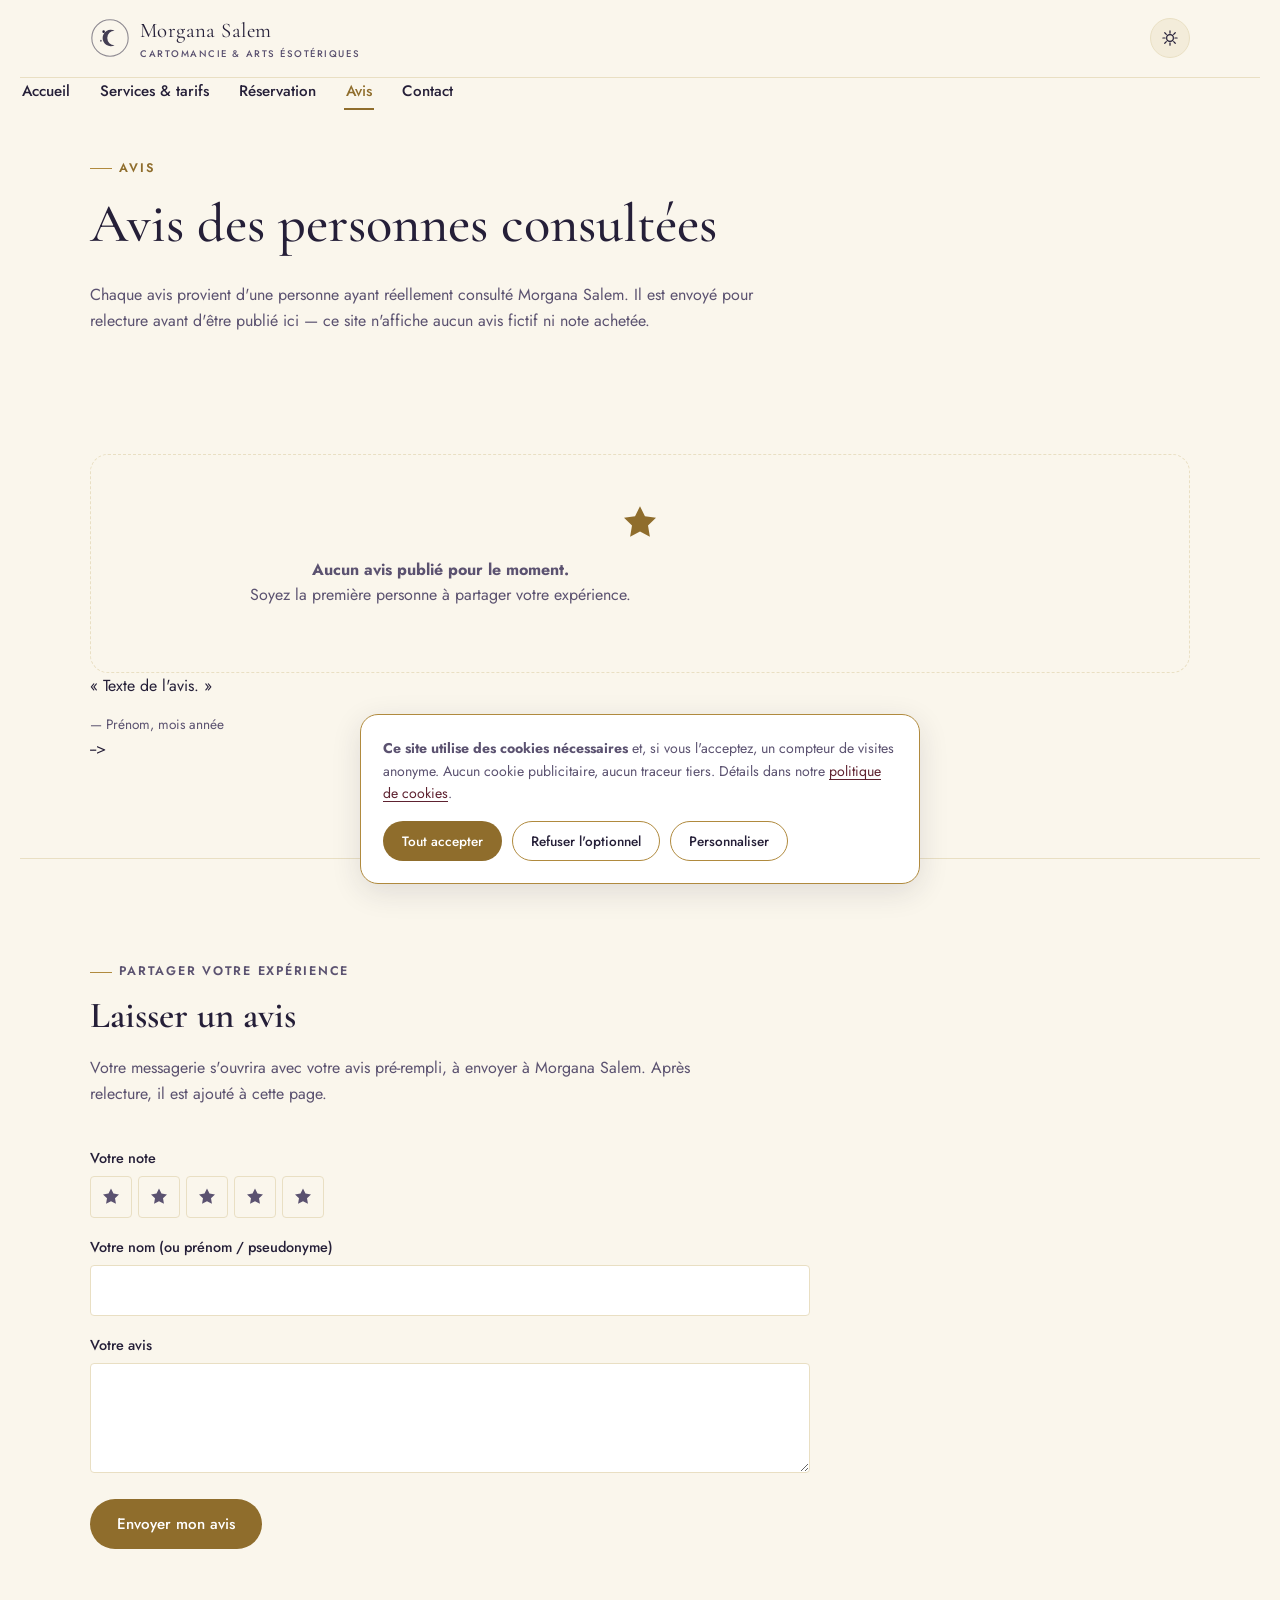
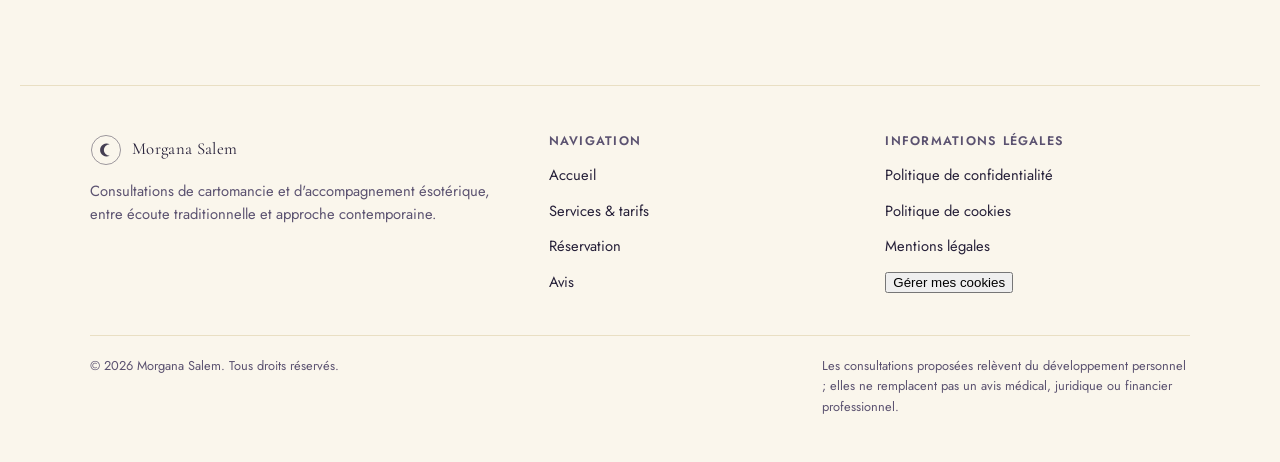
==== avis.html @ 48e9e777 "Site de cartomancie Morgana Salem : présentation, tarifs, réservation, avis, pages légales Site stat" ====
<!DOCTYPE html>
<html lang="fr">
<head>
<meta charset="UTF-8">
<meta name="viewport" content="width=device-width, initial-scale=1">
<title>Avis — Morgana Salem</title>
<meta name="description" content="Avis des personnes ayant consulté Morgana Salem, et formulaire pour partager votre propre expérience.">
<link rel="stylesheet" href="styles.css">
</head>
<body>
<a class="skip-link" href="#main">Aller au contenu principal</a>

<header class="site-header">
  <div class="wrap">
    <a class="brand" href="index.html">
      <svg class="brand-mark" viewBox="0 0 44 44" fill="none" aria-hidden="true">
        <circle cx="22" cy="22" r="20" stroke="currentColor" stroke-width="1.2" opacity="0.5"/>
        <path d="M27 14a9 9 0 1 0 0 16 7.2 7.2 0 0 1 0-16Z" fill="currentColor" opacity="0.85"/>
        <circle cx="15" cy="15" r="1.4" fill="currentColor"/>
        <circle cx="12" cy="25" r="1" fill="currentColor" opacity="0.7"/>
      </svg>
      <span class="brand-text">Morgana Salem<small>Cartomancie &amp; arts ésotériques</small></span>
    </a>
    <button class="nav-toggle" type="button" aria-expanded="false" aria-controls="main-nav" aria-label="Ouvrir le menu">
      <svg width="20" height="20" viewBox="0 0 20 20" aria-hidden="true"><path d="M2 5h16M2 10h16M2 15h16" stroke="currentColor" stroke-width="1.6" stroke-linecap="round"/></svg>
    </button>
    <div class="header-actions">
      <button class="theme-toggle" type="button" aria-label="Changer de thème">
        <svg class="icon-sun" viewBox="0 0 24 24" fill="none" aria-hidden="true"><circle cx="12" cy="12" r="4.5" stroke="currentColor" stroke-width="1.6"/><path d="M12 2.5v3M12 18.5v3M2.5 12h3M18.5 12h3M5 5l2.1 2.1M16.9 16.9L19 19M19 5l-2.1 2.1M7.1 16.9L5 19" stroke="currentColor" stroke-width="1.6" stroke-linecap="round"/></svg>
        <svg class="icon-moon" viewBox="0 0 24 24" fill="none" aria-hidden="true"><path d="M20 14.5A8.5 8.5 0 1 1 9.5 4a7 7 0 0 0 10.5 10.5Z" stroke="currentColor" stroke-width="1.6" stroke-linejoin="round"/></svg>
      </button>
    </div>
  </div>
</header>
<nav class="main-nav" id="main-nav" aria-label="Navigation principale" data-open="false">
  <ul>
    <li><a href="index.html">Accueil</a></li>
    <li><a href="tarifs.html">Services &amp; tarifs</a></li>
    <li><a href="reservation.html">Réservation</a></li>
    <li><a href="avis.html" aria-current="page">Avis</a></li>
    <li><a href="index.html#contact">Contact</a></li>
  </ul>
</nav>

<main id="main">
  <section class="page-hero">
    <div class="wrap">
      <p class="eyebrow">Avis</p>
      <h1>Avis des personnes consultées</h1>
      <p class="content-narrow" style="color:var(--text-muted);">Chaque avis provient d'une personne ayant réellement consulté Morgana Salem. Il est envoyé pour relecture avant d'être publié ici — ce site n'affiche aucun avis fictif ni note achetée.</p>
    </div>
  </section>

  <section class="section">
    <div class="wrap">
      <div id="review-list">
        <div class="review-empty">
          <svg class="glyph" viewBox="0 0 20 20" fill="currentColor" aria-hidden="true"><path d="M10 1.6l2.472 5.008 5.528.803-4 3.9.944 5.506L10 14.25l-4.944 2.567L6 11.31l-4-3.9 5.528-.803Z"/></svg>
          <p><strong>Aucun avis publié pour le moment.</strong><br>Soyez la première personne à partager votre expérience.</p>
        </div>
        <!--
          Pour publier un avis reçu par email, dupliquez le bloc ci-dessous à
          l'intérieur de #review-list, en remplacement ou à côté de
          .review-empty (à retirer s'il ne doit plus s'afficher) :

          <article class="card" style="margin-bottom:16px;">
            <div class="stars" aria-label="5 étoiles sur 5">
              <svg viewBox="0 0 20 20" fill="currentColor" aria-hidden="true"><path d="M10 1.6l2.472 5.008 5.528.803-4 3.9.944 5.506L10 14.25l-4.944 2.567L6 11.31l-4-3.9 5.528-.803Z"/></svg>
              <!-- répéter l'icône étoile selon la note -->
            </div>
            <p>« Texte de l'avis. »</p>
            <p style="color:var(--text-muted); font-size:0.85rem; margin:0;">— Prénom, mois année</p>
          </article>
        -->
      </div>
    </div>
  </section>

  <section class="section" style="border-bottom:none;">
    <div class="wrap">
      <div class="section-head">
        <p class="eyebrow">Partager votre expérience</p>
        <h2>Laisser un avis</h2>
        <p>Votre messagerie s'ouvrira avec votre avis pré-rempli, à envoyer à Morgana Salem. Après relecture, il est ajouté à cette page.</p>
      </div>

      <form id="review-form" novalidate class="content-narrow">
        <div class="field">
          <label id="avis-note-label">Votre note</label>
          <div class="rating-input" role="group" aria-labelledby="avis-note-label">
            <button type="button" data-value="1" aria-pressed="false" aria-label="1 étoile sur 5"><svg viewBox="0 0 20 20" fill="currentColor" aria-hidden="true"><path d="M10 1.6l2.472 5.008 5.528.803-4 3.9.944 5.506L10 14.25l-4.944 2.567L6 11.31l-4-3.9 5.528-.803Z"/></svg></button>
            <button type="button" data-value="2" aria-pressed="false" aria-label="2 étoiles sur 5"><svg viewBox="0 0 20 20" fill="currentColor" aria-hidden="true"><path d="M10 1.6l2.472 5.008 5.528.803-4 3.9.944 5.506L10 14.25l-4.944 2.567L6 11.31l-4-3.9 5.528-.803Z"/></svg></button>
            <button type="button" data-value="3" aria-pressed="false" aria-label="3 étoiles sur 5"><svg viewBox="0 0 20 20" fill="currentColor" aria-hidden="true"><path d="M10 1.6l2.472 5.008 5.528.803-4 3.9.944 5.506L10 14.25l-4.944 2.567L6 11.31l-4-3.9 5.528-.803Z"/></svg></button>
            <button type="button" data-value="4" aria-pressed="false" aria-label="4 étoiles sur 5"><svg viewBox="0 0 20 20" fill="currentColor" aria-hidden="true"><path d="M10 1.6l2.472 5.008 5.528.803-4 3.9.944 5.506L10 14.25l-4.944 2.567L6 11.31l-4-3.9 5.528-.803Z"/></svg></button>
            <button type="button" data-value="5" aria-pressed="false" aria-label="5 étoiles sur 5"><svg viewBox="0 0 20 20" fill="currentColor" aria-hidden="true"><path d="M10 1.6l2.472 5.008 5.528.803-4 3.9.944 5.506L10 14.25l-4.944 2.567L6 11.31l-4-3.9 5.528-.803Z"/></svg></button>
          </div>
          <input type="hidden" id="avis-note-valeur" name="avis-note-valeur" value="0">
        </div>
        <div class="field">
          <label for="avis-nom">Votre nom (ou prénom / pseudonyme)</label>
          <input type="text" id="avis-nom" name="avis-nom" autocomplete="name" required>
        </div>
        <div class="field">
          <label for="avis-commentaire">Votre avis</label>
          <textarea id="avis-commentaire" name="avis-commentaire" required></textarea>
        </div>
        <button type="submit" class="btn btn-primary">Envoyer mon avis</button>
        <p class="form-status" id="review-status"></p>
      </form>
    </div>
  </section>
</main>

<footer class="site-footer">
  <div class="wrap">
    <div class="footer-grid">
      <div>
        <a class="brand" href="index.html" style="margin-bottom:14px;">
          <svg class="brand-mark" viewBox="0 0 44 44" fill="none" aria-hidden="true" style="width:32px;height:32px;">
            <circle cx="22" cy="22" r="20" stroke="currentColor" stroke-width="1.2" opacity="0.5"/>
            <path d="M27 14a9 9 0 1 0 0 16 7.2 7.2 0 0 1 0-16Z" fill="currentColor" opacity="0.85"/>
          </svg>
          <span class="brand-text" style="font-size:1.05rem;">Morgana Salem</span>
        </a>
        <p class="content-narrow" style="color:var(--text-muted); font-size:0.92rem;">Consultations de cartomancie et d'accompagnement ésotérique, entre écoute traditionnelle et approche contemporaine.</p>
      </div>
      <div>
        <h4>Navigation</h4>
        <ul>
          <li><a href="index.html">Accueil</a></li>
          <li><a href="tarifs.html">Services &amp; tarifs</a></li>
          <li><a href="reservation.html">Réservation</a></li>
          <li><a href="avis.html">Avis</a></li>
        </ul>
      </div>
      <div>
        <h4>Informations légales</h4>
        <ul>
          <li><a href="confidentialite.html">Politique de confidentialité</a></li>
          <li><a href="cookies.html">Politique de cookies</a></li>
          <li><a href="mentions-legales.html">Mentions légales</a></li>
          <li><button type="button" data-open-cookie-prefs>Gérer mes cookies</button></li>
        </ul>
      </div>
    </div>
    <div class="footer-bottom">
      <p>© <span class="current-year"></span> Morgana Salem. Tous droits réservés.</p>
      <p style="max-width:46ch;">Les consultations proposées relèvent du développement personnel ; elles ne remplacent pas un avis médical, juridique ou financier professionnel.</p>
    </div>
  </div>
</footer>

<div class="cookie-banner" role="dialog" aria-live="polite" aria-label="Gestion des cookies" hidden>
  <p><strong>Ce site utilise des cookies nécessaires</strong> et, si vous l'acceptez, un compteur de visites anonyme. Aucun cookie publicitaire, aucun traceur tiers. Détails dans notre <a href="cookies.html">politique de cookies</a>.</p>
  <div class="cookie-actions">
    <button type="button" class="btn btn-primary btn-small" data-consent="accept-all">Tout accepter</button>
    <button type="button" class="btn btn-ghost btn-small" data-consent="reject-optional">Refuser l'optionnel</button>
    <button type="button" class="btn btn-ghost btn-small" data-consent="open-prefs">Personnaliser</button>
  </div>
</div>

<div class="modal-overlay" id="cookie-modal" role="dialog" aria-modal="true" aria-labelledby="cookie-modal-title" hidden>
  <div class="modal">
    <div class="modal-head">
      <h2 id="cookie-modal-title" style="margin:0;">Préférences de cookies</h2>
      <button type="button" class="modal-close" aria-label="Fermer la fenêtre">
        <svg width="14" height="14" viewBox="0 0 14 14" aria-hidden="true"><path d="M1 1l12 12M13 1L1 13" stroke="currentColor" stroke-width="1.6"/></svg>
      </button>
    </div>
    <p style="color:var(--text-muted); font-size:0.9rem;">Modifiable à tout moment depuis le pied de page.</p>
    <div class="cookie-cat">
      <div class="cookie-cat-head">
        <strong>Nécessaires</strong>
        <label class="switch"><input type="checkbox" checked disabled aria-label="Cookies nécessaires, toujours actifs"><span class="track"></span></label>
      </div>
      <p>Mémorisent votre choix de cookies et votre préférence d'affichage (thème clair/sombre). Indispensables au fonctionnement du site.</p>
    </div>
    <div class="cookie-cat">
      <div class="cookie-cat-head">
        <strong>Mesure d'audience</strong>
        <label class="switch"><input type="checkbox" id="consent-analytics"><span class="track"></span></label>
      </div>
      <p>Comptage anonyme et agrégé des pages consultées, sans identifiant publicitaire ni profilage. Désactivé par défaut.</p>
    </div>
    <div class="cookie-actions" style="margin-top:20px;">
      <button type="button" class="btn btn-primary btn-small" data-consent="save-prefs">Enregistrer mes choix</button>
    </div>
  </div>
</div>

<script src="script.js"></script>
</body>
</html>
---- styles.css ----
/* ==========================================================================
   Morgana Salem — Cartomancie & Arts Ésotériques
   Feuille de style partagée — toutes les pages
   ========================================================================== */

@import url('https://fonts.googleapis.com/css2?family=Cormorant+Garamond:ital,wght@0,400;0,500;0,600;1,400;1,500&family=Jost:wght@300;400;500;600&display=swap');

/* --------------------------------------------------------------------------
   1. Design tokens
   -------------------------------------------------------------------------- */
:root {
  /* Palette — thème clair (parchemin) par défaut */
  --ink-950: #14101f;
  --ink-900: #1c1730;
  --ink-800: #272044;
  --ink-700: #352b56;
  --violet-grey-300: #d8d2e6;
  --violet-grey-500: #8b82a3;
  --violet-grey-700: #574d70;

  --parchment-50: #faf6ec;
  --parchment-100: #f3ecda;
  --parchment-200: #e9dfc3;

  --brass-300: #e3c179;
  --brass-400: #cda355;
  --brass-500: #b08a3e;
  --brass-600: #8f6d2c;

  --garnet-500: #7c2f3c;
  --garnet-600: #5e2230;

  --ok-600: #3f6b4a;
  --err-600: #a5333f;

  /* Rôles — thème clair */
  --bg: var(--parchment-50);
  --bg-raised: #ffffff;
  --bg-sunken: var(--parchment-100);
  --text: #251f38;
  --text-muted: #5b5270;
  --border: var(--parchment-200);
  --border-strong: var(--brass-500);
  --accent: var(--brass-600);
  --accent-contrast: #ffffff;
  --accent-2: var(--garnet-500);
  --link: var(--garnet-600);
  --focus-ring: #2b6cb0;
  --overlay: rgba(20, 16, 31, 0.55);
  --shadow: 0 8px 30px rgba(37, 31, 56, 0.12);

  color-scheme: light;

  --font-display: 'Cormorant Garamond', 'Iowan Old Style', Georgia, serif;
  --font-body: 'Jost', 'Century Gothic', Futura, sans-serif;

  --container: 1100px;
  --radius-s: 4px;
  --radius-m: 10px;
  --radius-l: 18px;
}

@media (prefers-color-scheme: dark) {
  :root:not([data-theme="light"]) {
    --bg: var(--ink-950);
    --bg-raised: var(--ink-900);
    --bg-sunken: var(--ink-800);
    --text: var(--parchment-100);
    --text-muted: var(--violet-grey-300);
    --border: var(--ink-700);
    --border-strong: var(--brass-400);
    --accent: var(--brass-300);
    --accent-contrast: #221704;
    --accent-2: #d98496;
    --link: var(--brass-300);
    --focus-ring: #9ecbff;
    --overlay: rgba(8, 6, 14, 0.7);
    --shadow: 0 10px 34px rgba(0, 0, 0, 0.45);
    color-scheme: dark;
  }
}

:root[data-theme="dark"] {
  --bg: var(--ink-950);
  --bg-raised: var(--ink-900);
  --bg-sunken: var(--ink-800);
  --text: var(--parchment-100);
  --text-muted: var(--violet-grey-300);
  --border: var(--ink-700);
  --border-strong: var(--brass-400);
  --accent: var(--brass-300);
  --accent-contrast: #221704;
  --accent-2: #d98496;
  --link: var(--brass-300);
  --focus-ring: #9ecbff;
  --overlay: rgba(8, 6, 14, 0.7);
  --shadow: 0 10px 34px rgba(0, 0, 0, 0.45);
  color-scheme: dark;
}

/* --------------------------------------------------------------------------
   2. Reset & base
   -------------------------------------------------------------------------- */
*, *::before, *::after { box-sizing: border-box; }
html { -webkit-text-size-adjust: 100%; overflow-x: hidden; }
body {
  margin: 0;
  background: var(--bg);
  color: var(--text);
  font-family: var(--font-body);
  font-size: 16px;
  line-height: 1.6;
  padding-inline: 20px;
  overflow-x: hidden;
}
main { display: block; }
img, svg { max-width: 100%; display: block; }
h1, h2, h3, h4 { font-family: var(--font-display); font-weight: 600; line-height: 1.15; text-wrap: balance; margin: 0 0 0.5em; color: var(--text); }
h1 { font-size: clamp(2.1rem, 4vw + 1rem, 3.4rem); font-weight: 500; }
h2 { font-size: clamp(1.6rem, 2.4vw + 1rem, 2.3rem); }
h3 { font-size: clamp(1.2rem, 1.2vw + 1rem, 1.5rem); }
p { margin: 0 0 1em; max-width: 65ch; }
a { color: var(--link); }
a:not(.btn) { text-underline-offset: 3px; }
ul, ol { padding-left: 1.2em; }
:focus-visible {
  outline: 3px solid var(--focus-ring);
  outline-offset: 2px;
  border-radius: 2px;
}
@media (prefers-reduced-motion: reduce) {
  *, *::before, *::after {
    animation-duration: 0.001ms !important;
    animation-iteration-count: 1 !important;
    transition-duration: 0.001ms !important;
    scroll-behavior: auto !important;
  }
}

.visually-hidden {
  position: absolute; width: 1px; height: 1px;
  padding: 0; margin: -1px; overflow: hidden;
  clip: rect(0,0,0,0); white-space: nowrap; border: 0;
}

.skip-link {
  position: absolute; left: 12px; top: -60px;
  background: var(--accent); color: var(--accent-contrast);
  padding: 10px 16px; border-radius: var(--radius-s);
  font-family: var(--font-body); font-weight: 500;
  z-index: 200; transition: top 0.15s ease;
}
.skip-link:focus { top: 12px; }

.wrap { max-width: var(--container); margin-inline: auto; }
.eyebrow {
  font-family: var(--font-body); font-size: 0.78rem; font-weight: 600;
  letter-spacing: 0.14em; text-transform: uppercase; color: var(--accent);
  display: inline-flex; align-items: center; gap: 0.6em;
}
.eyebrow::before {
  content: ""; width: 22px; height: 1px; background: var(--border-strong);
  display: inline-block;
}

/* --------------------------------------------------------------------------
   3. Header & navigation
   -------------------------------------------------------------------------- */
.site-header {
  position: sticky; top: env(safe-area-inset-top, 0px); z-index: 100;
  background: color-mix(in srgb, var(--bg) 88%, transparent);
  backdrop-filter: blur(10px);
  border-bottom: 1px solid var(--border);
}
.site-header .wrap {
  display: flex; align-items: center; justify-content: space-between;
  padding-block: 14px; gap: 16px;
}
.brand { display: flex; align-items: center; gap: 10px; text-decoration: none; color: var(--text); }
.brand-mark { width: 40px; height: 40px; flex-shrink: 0; }
.brand-text { font-family: var(--font-display); font-size: 1.3rem; letter-spacing: 0.02em; }
.brand-text small { display: block; font-family: var(--font-body); font-size: 0.6rem; letter-spacing: 0.16em; text-transform: uppercase; color: var(--text-muted); font-weight: 500; }

.nav-toggle {
  display: none; background: none; border: 1px solid var(--border); border-radius: var(--radius-s);
  width: 42px; height: 42px; color: var(--text); cursor: pointer;
}
.nav-toggle svg { margin: auto; }

.main-nav ul { list-style: none; display: flex; gap: 26px; margin: 0; padding: 0; }
.main-nav a {
  text-decoration: none; color: var(--text); font-size: 0.95rem; font-weight: 500;
  padding: 6px 2px; border-bottom: 2px solid transparent;
}
.main-nav a:hover, .main-nav a[aria-current="page"] { border-bottom-color: var(--accent); color: var(--accent); }
.header-actions { display: flex; align-items: center; gap: 10px; }

.theme-toggle {
  background: var(--bg-sunken); border: 1px solid var(--border); border-radius: 999px;
  width: 40px; height: 40px; display: flex; align-items: center; justify-content: center;
  cursor: pointer; color: var(--text);
}
.theme-toggle svg { width: 18px; height: 18px; }
.theme-toggle .icon-moon { display: none; }
@media (prefers-color-scheme: dark) {
  :root:not([data-theme="light"]) .theme-toggle .icon-sun { display: none; }
  :root:not([data-theme="light"]) .theme-toggle .icon-moon { display: block; }
}
:root[data-theme="dark"] .theme-toggle .icon-sun { display: none; }
:root[data-theme="dark"] .theme-toggle .icon-moon { display: block; }

@media (max-width: 820px) {
  .nav-toggle { display: block; }
  .main-nav {
    position: fixed; top: 70px; right: 0; bottom: 0;
    width: min(320px, 85vw);
    background: var(--bg-raised); border-left: 1px solid var(--border);
    padding: 24px; transform: translateX(100%); transition: transform 0.25s ease;
    overflow-y: auto;
  }
  .main-nav[data-open="true"] { transform: translateX(0); }
  .main-nav ul { flex-direction: column; gap: 4px; }
  .main-nav a { display: block; padding: 12px 8px; }
}

/* --------------------------------------------------------------------------
   4. Buttons & form controls
   -------------------------------------------------------------------------- */
.btn {
  display: inline-flex; align-items: center; justify-content: center; gap: 8px;
  font-family: var(--font-body); font-weight: 500; font-size: 0.95rem;
  padding: 13px 26px; border-radius: 999px; border: 1px solid transparent;
  text-decoration: none; cursor: pointer; min-height: 44px;
  transition: transform 0.15s ease, box-shadow 0.15s ease;
}
.btn-primary { background: var(--accent); color: var(--accent-contrast); }
.btn-primary:hover { box-shadow: var(--shadow); transform: translateY(-1px); }
.btn-ghost { background: transparent; border-color: var(--border-strong); color: var(--text); }
.btn-ghost:hover { background: var(--bg-sunken); }
.btn-small { padding: 9px 18px; font-size: 0.85rem; min-height: 38px; }
.btn[disabled] { opacity: 0.5; cursor: not-allowed; }

label { display: block; font-weight: 500; font-size: 0.9rem; margin-bottom: 6px; }
.field { margin-bottom: 18px; }
.field .hint { font-size: 0.8rem; color: var(--text-muted); margin-top: 4px; }
input[type="text"], input[type="email"], input[type="tel"], textarea, select {
  width: 100%; font: inherit; font-size: 1rem; color: var(--text);
  background: var(--bg-raised); border: 1px solid var(--border); border-radius: var(--radius-s);
  padding: 12px 14px; min-height: 44px;
}
textarea { min-height: 110px; resize: vertical; }
fieldset { border: 1px solid var(--border); border-radius: var(--radius-m); padding: 16px; margin: 0 0 18px; }
legend { font-weight: 600; padding: 0 8px; font-family: var(--font-display); font-size: 1.1rem; }
.radio-row { display: flex; align-items: flex-start; gap: 10px; padding: 8px 4px; border-radius: var(--radius-s); }
.radio-row:hover { background: var(--bg-sunken); }
.radio-row input { margin-top: 4px; width: 18px; height: 18px; accent-color: var(--accent); flex-shrink: 0; }
.radio-row label { font-weight: 400; margin: 0; }
.radio-row .price { font-weight: 600; color: var(--accent); }

.form-status { padding: 12px 16px; border-radius: var(--radius-s); margin-top: 14px; font-size: 0.92rem; display: none; }
.form-status[data-state="ok"] { display: block; background: color-mix(in srgb, var(--ok-600) 14%, transparent); border: 1px solid var(--ok-600); }
.form-status[data-state="error"] { display: block; background: color-mix(in srgb, var(--err-600) 14%, transparent); border: 1px solid var(--err-600); }

/* --------------------------------------------------------------------------
   5. Layout building blocks
   -------------------------------------------------------------------------- */
.section { padding-block: clamp(48px, 8vw, 96px); border-bottom: 1px solid var(--border); }
.section:last-of-type { border-bottom: none; }
.section-head { max-width: 640px; margin-bottom: 40px; }
.section-head p { color: var(--text-muted); }

.hero { padding-block: clamp(56px, 10vw, 108px) clamp(40px, 6vw, 72px); }
.hero-grid { display: grid; grid-template-columns: 1.1fr 0.9fr; gap: 48px; align-items: center; }
.hero-copy p.lede { font-size: 1.15rem; color: var(--text-muted); max-width: 52ch; }
.hero-actions { display: flex; flex-wrap: wrap; gap: 14px; margin-top: 28px; }
.hero-art { border-radius: var(--radius-l); overflow: hidden; border: 1px solid var(--border); background: var(--bg-sunken); }

.grid-3 { display: grid; grid-template-columns: repeat(3, 1fr); gap: 22px; }
.grid-2 { display: grid; grid-template-columns: repeat(2, 1fr); gap: 22px; }
@media (max-width: 900px) {
  .hero-grid { grid-template-columns: 1fr; }
  .hero-art { order: -1; }
  .grid-3 { grid-template-columns: 1fr; }
  .grid-2 { grid-template-columns: 1fr; }
}

.card {
  background: var(--bg-raised); border: 1px solid var(--border); border-radius: var(--radius-l);
  padding: 28px; display: flex; flex-direction: column; gap: 12px;
}
.card .glyph { width: 44px; height: 44px; color: var(--accent); }

.value-row { display: grid; grid-template-columns: repeat(3, 1fr); gap: 28px; }
@media (max-width: 760px) { .value-row { grid-template-columns: 1fr; } }
.value-item { display: flex; gap: 14px; }
.value-item .glyph { width: 30px; height: 30px; color: var(--accent); flex-shrink: 0; margin-top: 2px; }

.divider {
  display: flex; align-items: center; gap: 16px; color: var(--border-strong);
  margin-block: 8px 32px;
}
.divider::before, .divider::after { content: ""; height: 1px; background: var(--border); flex: 1; }

.disclaimer {
  background: var(--bg-sunken); border: 1px solid var(--border); border-left: 3px solid var(--accent-2);
  border-radius: var(--radius-s); padding: 16px 20px; font-size: 0.9rem; color: var(--text-muted);
}

/* --------------------------------------------------------------------------
   6. Pricing cards
   -------------------------------------------------------------------------- */
.price-card { position: relative; }
.price-card .glyph-mark { width: 46px; height: 46px; color: var(--accent); }
.price-card .price {
  font-family: var(--font-display); font-size: 2.4rem; color: var(--accent); margin: 4px 0 0;
}
.price-card .price .unit { font-family: var(--font-body); font-size: 0.95rem; color: var(--text-muted); font-weight: 400; }
.price-card .duration { font-size: 0.85rem; color: var(--text-muted); }
.price-card ul { list-style: none; padding: 0; margin: 8px 0 0; display: flex; flex-direction: column; gap: 8px; font-size: 0.92rem; }
.price-card li { display: flex; gap: 8px; }
.price-card li svg { width: 16px; height: 16px; color: var(--accent); flex-shrink: 0; margin-top: 3px; }
.price-card.featured { border-color: var(--border-strong); box-shadow: var(--shadow); }
.price-card .tag {
  position: absolute; top: -12px; right: 24px; background: var(--accent); color: var(--accent-contrast);
  font-size: 0.72rem; font-weight: 600; letter-spacing: 0.06em; text-transform: uppercase;
  padding: 5px 12px; border-radius: 999px;
}

/* --------------------------------------------------------------------------
   7. Calendar & booking
   -------------------------------------------------------------------------- */
.booking-layout { display: grid; grid-template-columns: 1fr 1fr; gap: 40px; align-items: start; }
@media (max-width: 900px) { .booking-layout { grid-template-columns: 1fr; } }

.calendar { background: var(--bg-raised); border: 1px solid var(--border); border-radius: var(--radius-l); padding: 22px; }
.calendar-head { display: flex; align-items: center; justify-content: space-between; margin-bottom: 14px; }
.calendar-head strong { font-family: var(--font-display); font-size: 1.2rem; }
.cal-nav-btn { background: var(--bg-sunken); border: 1px solid var(--border); border-radius: 999px; width: 36px; height: 36px; cursor: pointer; color: var(--text); }
.cal-grid { display: grid; grid-template-columns: repeat(7, 1fr); gap: 4px; text-align: center; }
.cal-grid .dow { font-size: 0.7rem; color: var(--text-muted); font-weight: 600; padding-bottom: 6px; text-transform: uppercase; }
.cal-day {
  aspect-ratio: 1; border: 1px solid transparent; border-radius: var(--radius-s);
  background: none; font: inherit; color: var(--text); cursor: pointer;
  display: flex; align-items: center; justify-content: center; font-size: 0.9rem;
}
.cal-day:disabled { color: var(--text-muted); opacity: 0.35; cursor: default; }
.cal-day[data-available="true"] { border-color: var(--border); }
.cal-day[data-available="true"]:hover { border-color: var(--border-strong); background: var(--bg-sunken); }
.cal-day[aria-pressed="true"] { background: var(--accent); color: var(--accent-contrast); font-weight: 600; }
.cal-legend { display: flex; gap: 16px; margin-top: 14px; font-size: 0.78rem; color: var(--text-muted); flex-wrap: wrap; }
.cal-legend span { display: inline-flex; align-items: center; gap: 6px; }
.cal-legend i { width: 10px; height: 10px; border-radius: 3px; border: 1px solid var(--border); display: inline-block; }
.cal-legend i.avail { border-color: var(--border-strong); }
.cal-legend i.sel { background: var(--accent); border-color: var(--accent); }

.slot-list { display: flex; flex-wrap: wrap; gap: 8px; margin-top: 16px; }
.slot-btn {
  border: 1px solid var(--border); background: var(--bg-raised); color: var(--text);
  padding: 9px 14px; border-radius: 999px; cursor: pointer; font: inherit; font-size: 0.88rem;
  min-height: 40px;
}
.slot-btn:hover { border-color: var(--border-strong); }
.slot-btn[aria-pressed="true"] { background: var(--accent); color: var(--accent-contrast); border-color: var(--accent); font-weight: 600; }
.slot-btn:disabled { opacity: 0.35; cursor: not-allowed; text-decoration: line-through; }

.booking-summary {
  background: var(--bg-sunken); border: 1px dashed var(--border-strong); border-radius: var(--radius-m);
  padding: 16px 18px; font-size: 0.9rem; margin-top: 18px;
}
.booking-summary dl { display: grid; grid-template-columns: auto 1fr; gap: 4px 12px; margin: 0; }
.booking-summary dt { color: var(--text-muted); }
.booking-summary dd { margin: 0; font-weight: 500; }

/* --------------------------------------------------------------------------
   8. Reviews
   -------------------------------------------------------------------------- */
.stars { display: inline-flex; gap: 3px; color: var(--accent); }
.stars svg { width: 18px; height: 18px; }
.rating-input { display: flex; gap: 6px; }
.rating-input button { background: none; border: 1px solid var(--border); border-radius: var(--radius-s); width: 42px; height: 42px; cursor: pointer; color: var(--text-muted); }
.rating-input button[aria-pressed="true"], .rating-input button.lit { color: var(--accent); border-color: var(--accent); }
.rating-input button svg { width: 20px; height: 20px; margin: auto; }

.review-empty {
  text-align: center; padding: 48px 24px; border: 1px dashed var(--border); border-radius: var(--radius-l);
  color: var(--text-muted);
}
.review-empty .glyph { width: 40px; height: 40px; color: var(--accent); margin: 0 auto 14px; }

.review-summary { display: flex; align-items: center; gap: 18px; margin-bottom: 28px; flex-wrap: wrap; }
.review-summary .score { font-family: var(--font-display); font-size: 2.6rem; color: var(--accent); }

/* --------------------------------------------------------------------------
   9. Footer
   -------------------------------------------------------------------------- */
.site-footer { padding-block: 48px 32px; margin-top: 40px; border-top: 1px solid var(--border); }
.footer-grid { display: grid; grid-template-columns: 1.4fr 1fr 1fr; gap: 32px; }
@media (max-width: 760px) { .footer-grid { grid-template-columns: 1fr; } }
.footer-grid h4 { font-family: var(--font-body); font-size: 0.78rem; letter-spacing: 0.1em; text-transform: uppercase; color: var(--text-muted); margin-bottom: 14px; }
.footer-grid ul { list-style: none; padding: 0; margin: 0; display: flex; flex-direction: column; gap: 10px; }
.footer-grid a { color: var(--text); text-decoration: none; font-size: 0.92rem; }
.footer-grid a:hover { color: var(--accent); }
.footer-bottom {
  display: flex; justify-content: space-between; flex-wrap: wrap; gap: 10px;
  margin-top: 40px; padding-top: 20px; border-top: 1px solid var(--border);
  font-size: 0.8rem; color: var(--text-muted);
}
.footer-bottom button { background: none; border: none; color: var(--text-muted); text-decoration: underline; cursor: pointer; font: inherit; padding: 0; }

/* --------------------------------------------------------------------------
   10. Cookie banner & preferences dialog
   -------------------------------------------------------------------------- */
.cookie-banner {
  position: fixed; left: 16px; right: 16px; bottom: calc(16px + env(safe-area-inset-bottom, 0px)); z-index: 300;
  max-width: 560px; margin-inline: auto;
  background: var(--bg-raised); border: 1px solid var(--border-strong); border-radius: var(--radius-l);
  box-shadow: var(--shadow); padding: 22px;
}
.cookie-banner[hidden] { display: none; }
.cookie-banner p { font-size: 0.88rem; color: var(--text-muted); margin-bottom: 16px; }
.cookie-actions { display: flex; flex-wrap: wrap; gap: 10px; }

.modal-overlay {
  position: fixed; inset: 0; background: var(--overlay); z-index: 400;
  display: flex; align-items: center; justify-content: center; padding: 20px;
}
.modal-overlay[hidden] { display: none; }
.modal {
  background: var(--bg-raised); border: 1px solid var(--border); border-radius: var(--radius-l);
  max-width: 520px; width: 100%; padding: 28px; max-height: 85vh; overflow-y: auto;
}
.modal-head { display: flex; justify-content: space-between; align-items: flex-start; gap: 12px; margin-bottom: 6px; }
.modal-close { background: none; border: 1px solid var(--border); border-radius: 999px; width: 34px; height: 34px; cursor: pointer; color: var(--text); flex-shrink: 0; }
.cookie-cat { border: 1px solid var(--border); border-radius: var(--radius-m); padding: 14px 16px; margin-top: 14px; }
.cookie-cat-head { display: flex; justify-content: space-between; align-items: center; gap: 12px; }
.cookie-cat-head strong { font-size: 0.95rem; }
.cookie-cat p { font-size: 0.82rem; color: var(--text-muted); margin: 6px 0 0; }

.switch { position: relative; width: 44px; height: 26px; flex-shrink: 0; }
.switch input { opacity: 0; width: 100%; height: 100%; margin: 0; position: absolute; cursor: pointer; }
.switch .track { position: absolute; inset: 0; background: var(--border); border-radius: 999px; transition: background 0.15s; }
.switch .track::after {
  content: ""; position: absolute; top: 3px; left: 3px; width: 20px; height: 20px; border-radius: 50%;
  background: var(--bg-raised); box-shadow: 0 1px 3px rgba(0,0,0,0.3); transition: transform 0.15s;
}
.switch input:checked + .track { background: var(--accent); }
.switch input:checked + .track::after { transform: translateX(18px); }
.switch input:disabled + .track { opacity: 0.6; }
.switch input:focus-visible + .track { outline: 3px solid var(--focus-ring); outline-offset: 2px; }

/* --------------------------------------------------------------------------
   11. Misc — table (cookie policy), legal pages, utility
   -------------------------------------------------------------------------- */
.legal table { width: 100%; border-collapse: collapse; margin: 20px 0; font-size: 0.88rem; }
.legal th, .legal td { text-align: left; padding: 10px 12px; border-bottom: 1px solid var(--border); vertical-align: top; }
.legal th { font-family: var(--font-body); font-weight: 600; color: var(--text-muted); font-size: 0.78rem; letter-spacing: 0.05em; text-transform: uppercase; }
.legal .table-wrap { overflow-x: auto; }
.legal h2 { margin-top: 2em; }
.legal .placeholder { background: color-mix(in srgb, var(--accent-2) 16%, transparent); padding: 0 4px; border-radius: 3px; }
.page-hero { padding-block: 48px 8px; }
.page-hero .eyebrow { margin-bottom: 14px; }
.content-narrow { max-width: 72ch; }
.toc { background: var(--bg-sunken); border-radius: var(--radius-m); padding: 18px 22px; margin: 28px 0; }
.toc summary { cursor: pointer; font-weight: 600; }
.toc ul { margin: 12px 0 0; }
.back-to-top { display: inline-flex; align-items: center; gap: 6px; font-size: 0.85rem; }

.a11y-note { display: flex; gap: 12px; align-items: flex-start; background: var(--bg-sunken); border-radius: var(--radius-m); padding: 16px 18px; }
.a11y-note .glyph { width: 24px; height: 24px; color: var(--accent); flex-shrink: 0; }
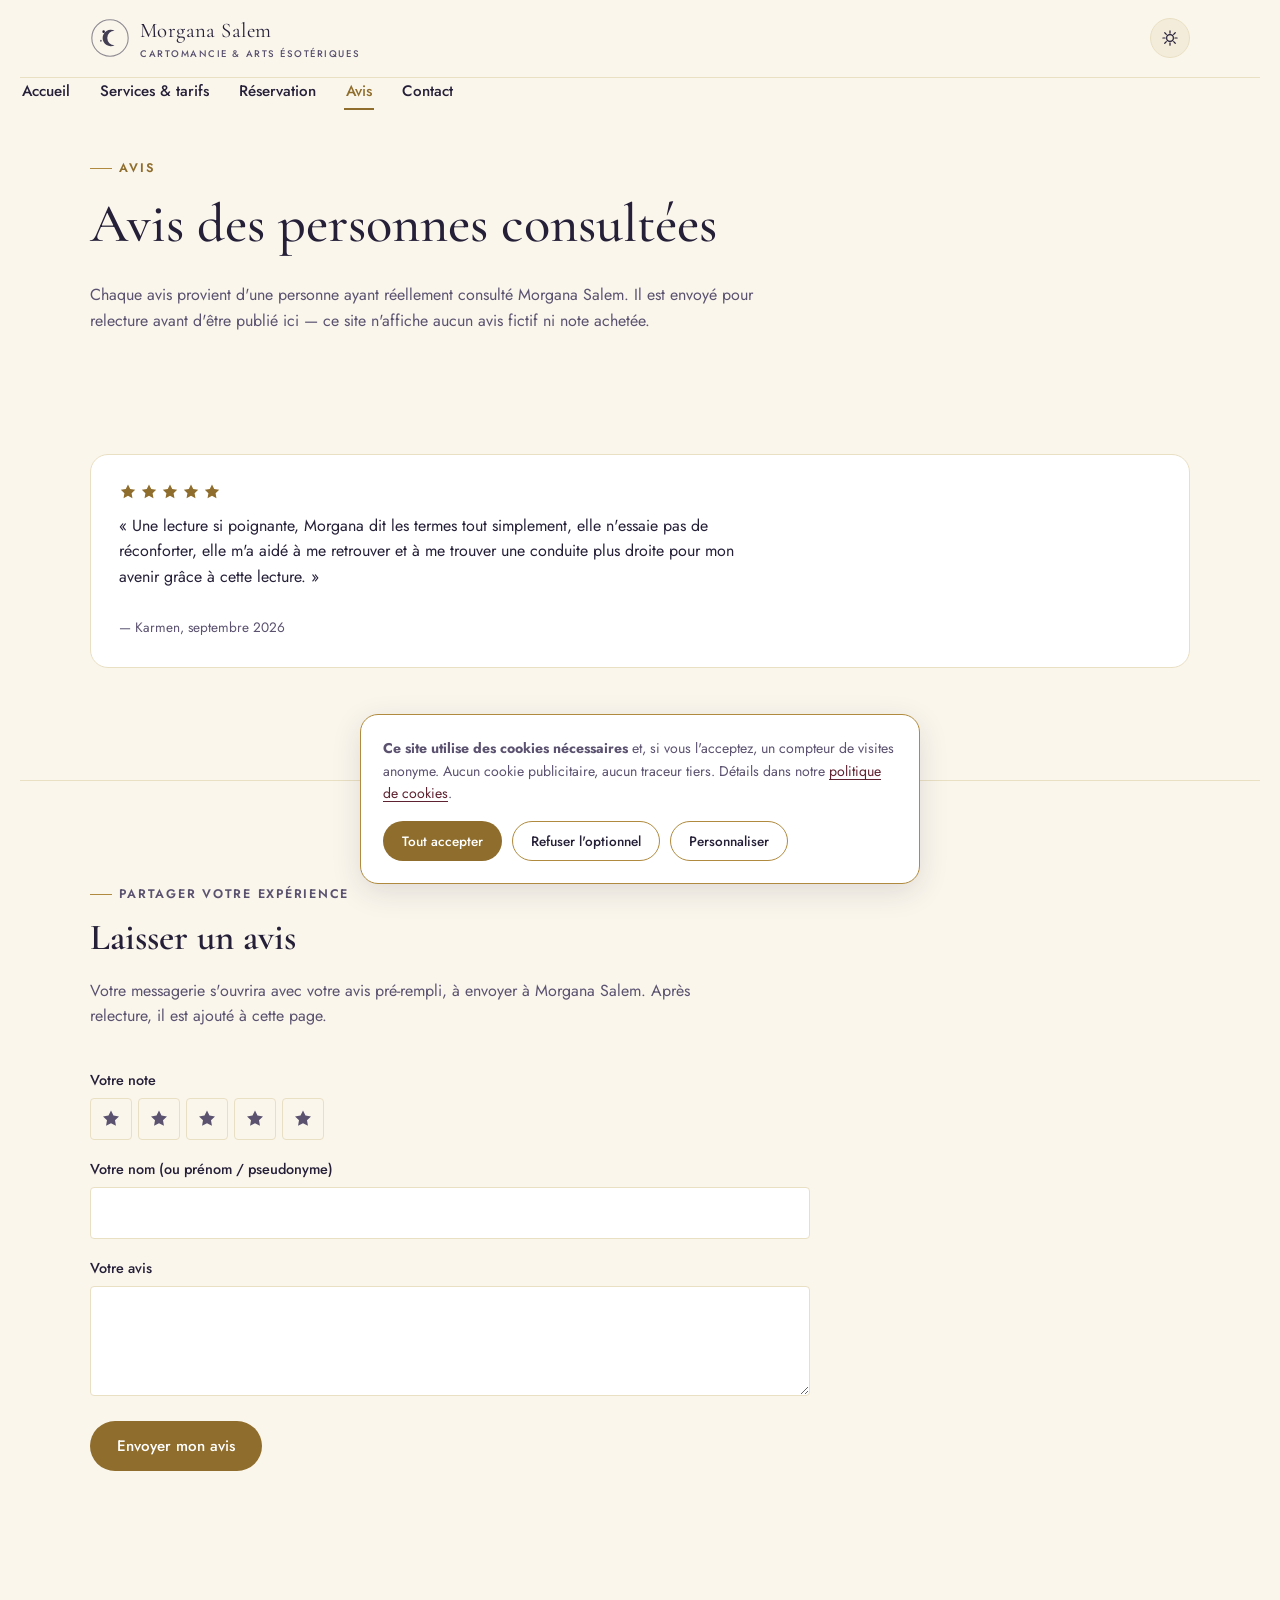
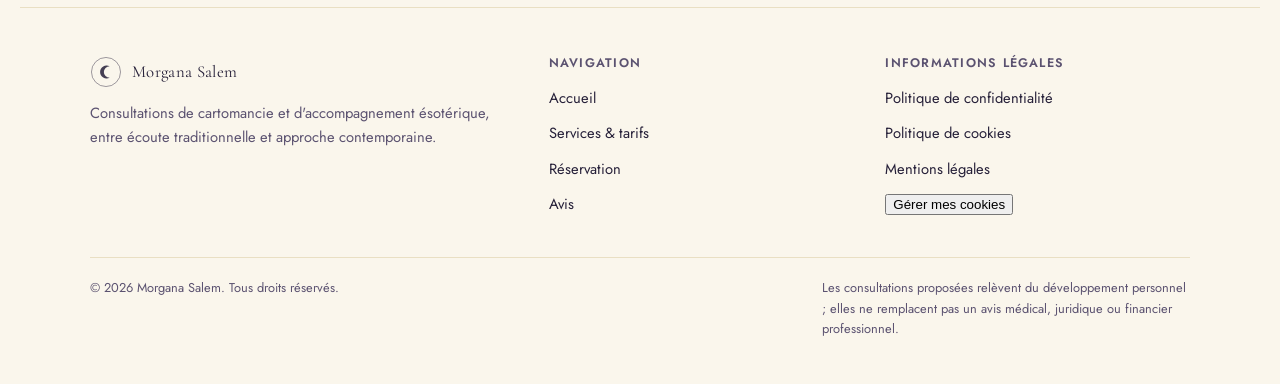
==== commit 47d6d6db: "Publier le premier avis client + corriger un commentaire HTML imbriqué Ajoute l'avis de Karmen (5/5)" ====
--- a/avis.html
+++ b/avis.html
@@ -54,23 +54,37 @@
   <section class="section">
     <div class="wrap">
       <div id="review-list">
-        <div class="review-empty">
-          <svg class="glyph" viewBox="0 0 20 20" fill="currentColor" aria-hidden="true"><path d="M10 1.6l2.472 5.008 5.528.803-4 3.9.944 5.506L10 14.25l-4.944 2.567L6 11.31l-4-3.9 5.528-.803Z"/></svg>
-          <p><strong>Aucun avis publié pour le moment.</strong><br>Soyez la première personne à partager votre expérience.</p>
-        </div>
+        <article class="card" style="margin-bottom:16px;">
+          <div class="stars" aria-label="5 étoiles sur 5">
+            <svg viewBox="0 0 20 20" fill="currentColor" aria-hidden="true"><path d="M10 1.6l2.472 5.008 5.528.803-4 3.9.944 5.506L10 14.25l-4.944 2.567L6 11.31l-4-3.9 5.528-.803Z"/></svg>
+            <svg viewBox="0 0 20 20" fill="currentColor" aria-hidden="true"><path d="M10 1.6l2.472 5.008 5.528.803-4 3.9.944 5.506L10 14.25l-4.944 2.567L6 11.31l-4-3.9 5.528-.803Z"/></svg>
+            <svg viewBox="0 0 20 20" fill="currentColor" aria-hidden="true"><path d="M10 1.6l2.472 5.008 5.528.803-4 3.9.944 5.506L10 14.25l-4.944 2.567L6 11.31l-4-3.9 5.528-.803Z"/></svg>
+            <svg viewBox="0 0 20 20" fill="currentColor" aria-hidden="true"><path d="M10 1.6l2.472 5.008 5.528.803-4 3.9.944 5.506L10 14.25l-4.944 2.567L6 11.31l-4-3.9 5.528-.803Z"/></svg>
+            <svg viewBox="0 0 20 20" fill="currentColor" aria-hidden="true"><path d="M10 1.6l2.472 5.008 5.528.803-4 3.9.944 5.506L10 14.25l-4.944 2.567L6 11.31l-4-3.9 5.528-.803Z"/></svg>
+          </div>
+          <p>« Une lecture si poignante, Morgana dit les termes tout simplement, elle n'essaie pas de réconforter, elle m'a aidé à me retrouver et à me trouver une conduite plus droite pour mon avenir grâce à cette lecture. »</p>
+          <p style="color:var(--text-muted); font-size:0.85rem; margin:0;">— Karmen, septembre 2026</p>
+        </article>
         <!--
-          Pour publier un avis reçu par email, dupliquez le bloc ci-dessous à
-          l'intérieur de #review-list, en remplacement ou à côté de
-          .review-empty (à retirer s'il ne doit plus s'afficher) :
+          Pour publier un nouvel avis reçu par email, dupliquez le bloc
+          ci-dessus à l'intérieur de #review-list :
 
           <article class="card" style="margin-bottom:16px;">
             <div class="stars" aria-label="5 étoiles sur 5">
               <svg viewBox="0 0 20 20" fill="currentColor" aria-hidden="true"><path d="M10 1.6l2.472 5.008 5.528.803-4 3.9.944 5.506L10 14.25l-4.944 2.567L6 11.31l-4-3.9 5.528-.803Z"/></svg>
-              <!-- répéter l'icône étoile selon la note -->
+              [répéter cette balise svg autant de fois que la note, ex. 5x pour 5 étoiles]
             </div>
             <p>« Texte de l'avis. »</p>
             <p style="color:var(--text-muted); font-size:0.85rem; margin:0;">— Prénom, mois année</p>
           </article>
+
+          Si aucun avis n'est publié, remettez le bloc .review-empty
+          (supprimé ci-dessus car au moins un avis existe désormais) :
+
+          <div class="review-empty">
+            <svg class="glyph" viewBox="0 0 20 20" fill="currentColor" aria-hidden="true"><path d="M10 1.6l2.472 5.008 5.528.803-4 3.9.944 5.506L10 14.25l-4.944 2.567L6 11.31l-4-3.9 5.528-.803Z"/></svg>
+            <p><strong>Aucun avis publié pour le moment.</strong><br>Soyez la première personne à partager votre expérience.</p>
+          </div>
         -->
       </div>
     </div>
--- a/styles.css
+++ b/styles.css
@@ -371,6 +371,9 @@
 .booking-summary dt { color: var(--text-muted); }
 .booking-summary dd { margin: 0; font-weight: 500; }
 
+.payment-block { margin-top: 24px; padding-top: 20px; border-top: 1px dashed var(--border); }
+.stacked-actions { display: flex; flex-direction: column; align-items: flex-start; gap: 10px; }
+
 /* --------------------------------------------------------------------------
    8. Reviews
    -------------------------------------------------------------------------- */
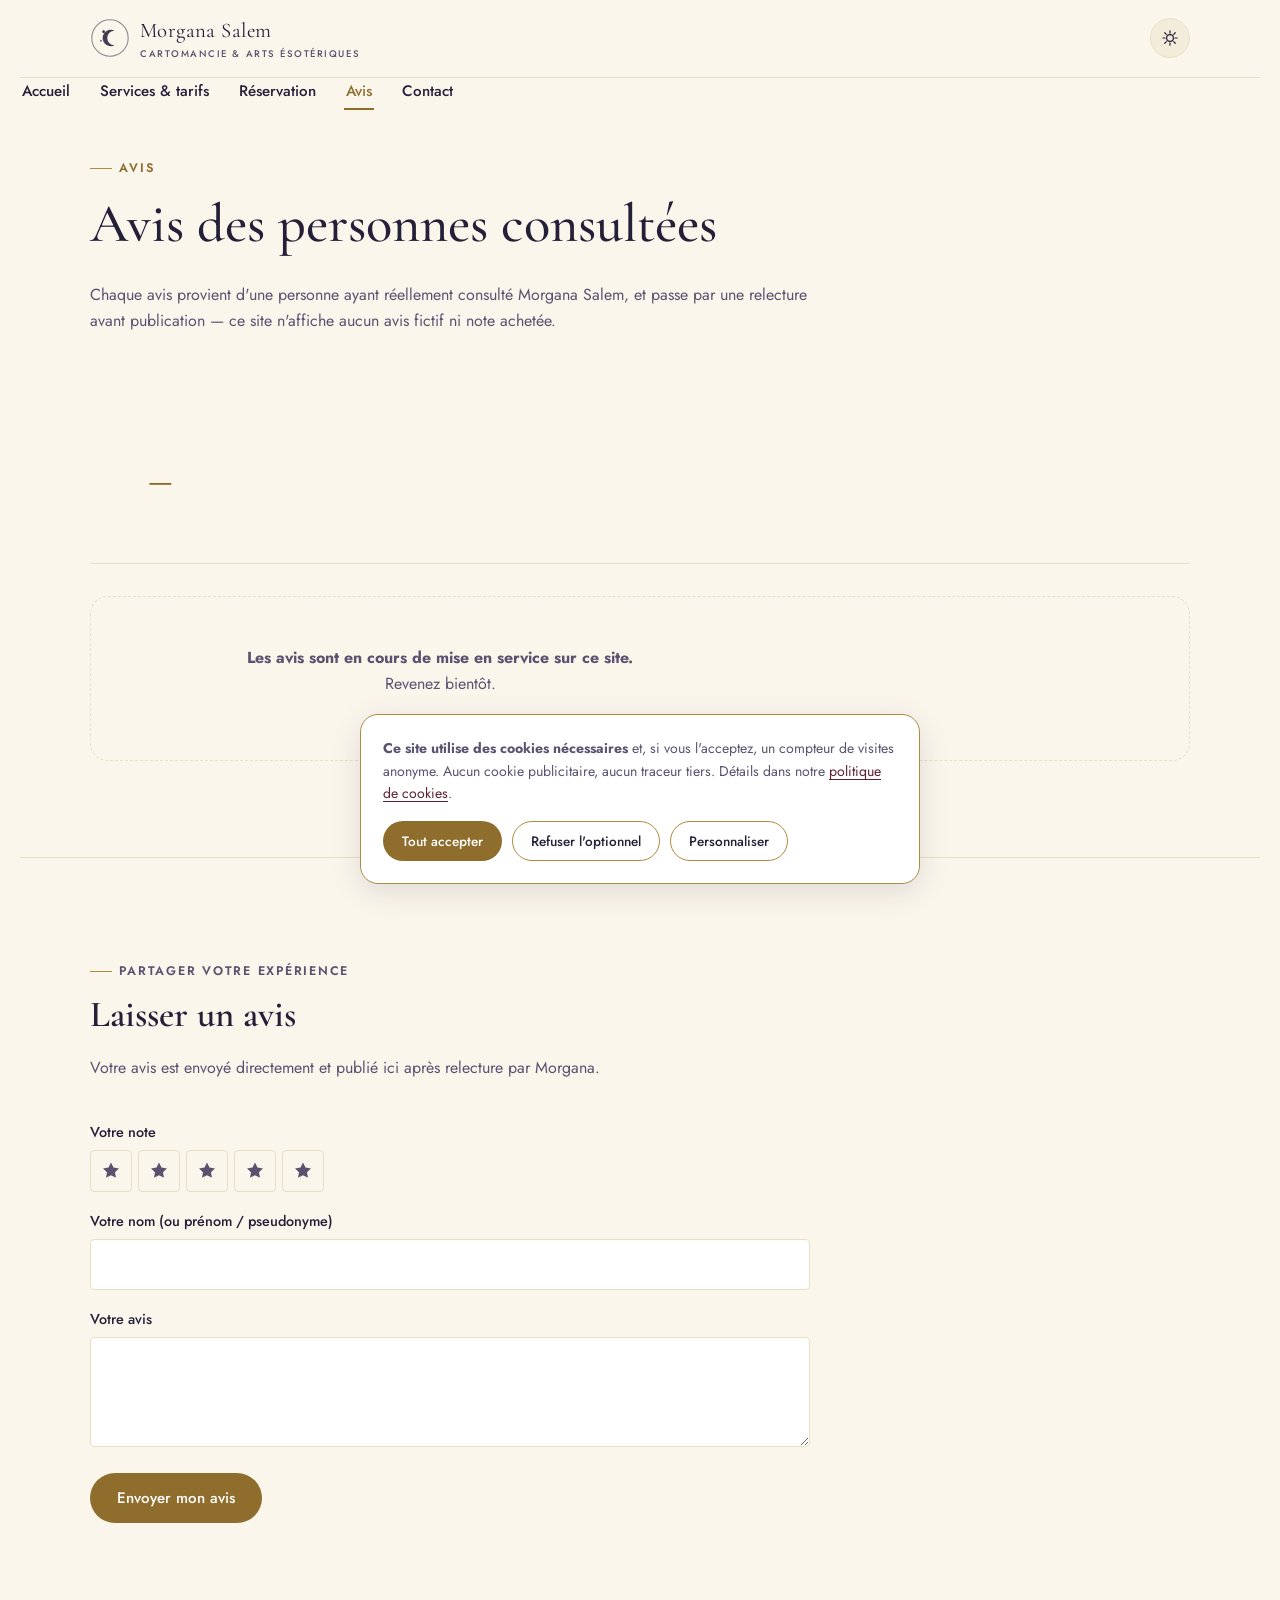
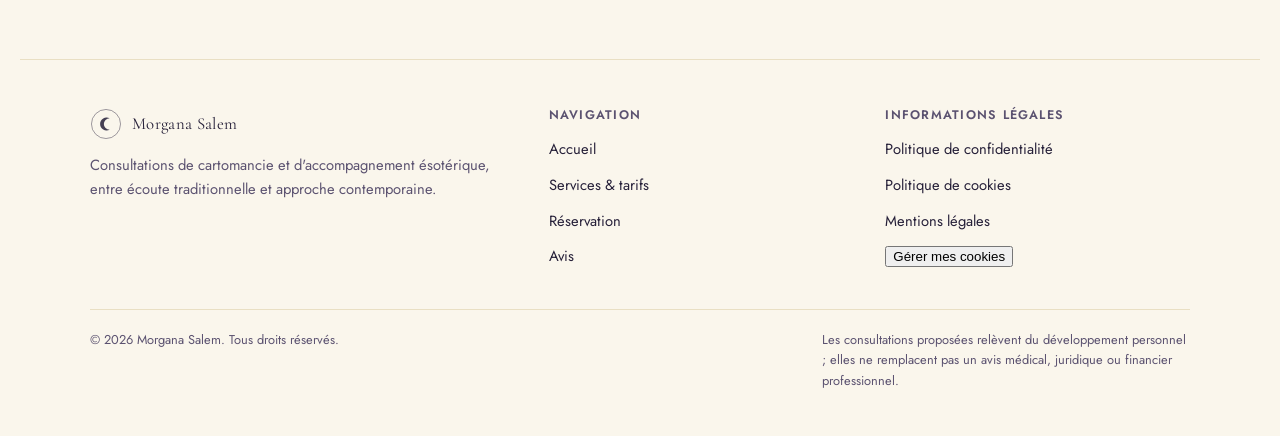
==== commit 5f6c2857: "Système d'avis dynamique type Trustpilot avec approbation (Airtable) - Page avis.html : note moyenne" ====
--- a/avis.html
+++ b/avis.html
@@ -47,45 +47,22 @@
     <div class="wrap">
       <p class="eyebrow">Avis</p>
       <h1>Avis des personnes consultées</h1>
-      <p class="content-narrow" style="color:var(--text-muted);">Chaque avis provient d'une personne ayant réellement consulté Morgana Salem. Il est envoyé pour relecture avant d'être publié ici — ce site n'affiche aucun avis fictif ni note achetée.</p>
+      <p class="content-narrow" style="color:var(--text-muted);">Chaque avis provient d'une personne ayant réellement consulté Morgana Salem, et passe par une relecture avant publication — ce site n'affiche aucun avis fictif ni note achetée.</p>
     </div>
   </section>
 
   <section class="section">
     <div class="wrap">
-      <div id="review-list">
-        <article class="card" style="margin-bottom:16px;">
-          <div class="stars" aria-label="5 étoiles sur 5">
-            <svg viewBox="0 0 20 20" fill="currentColor" aria-hidden="true"><path d="M10 1.6l2.472 5.008 5.528.803-4 3.9.944 5.506L10 14.25l-4.944 2.567L6 11.31l-4-3.9 5.528-.803Z"/></svg>
-            <svg viewBox="0 0 20 20" fill="currentColor" aria-hidden="true"><path d="M10 1.6l2.472 5.008 5.528.803-4 3.9.944 5.506L10 14.25l-4.944 2.567L6 11.31l-4-3.9 5.528-.803Z"/></svg>
-            <svg viewBox="0 0 20 20" fill="currentColor" aria-hidden="true"><path d="M10 1.6l2.472 5.008 5.528.803-4 3.9.944 5.506L10 14.25l-4.944 2.567L6 11.31l-4-3.9 5.528-.803Z"/></svg>
-            <svg viewBox="0 0 20 20" fill="currentColor" aria-hidden="true"><path d="M10 1.6l2.472 5.008 5.528.803-4 3.9.944 5.506L10 14.25l-4.944 2.567L6 11.31l-4-3.9 5.528-.803Z"/></svg>
-            <svg viewBox="0 0 20 20" fill="currentColor" aria-hidden="true"><path d="M10 1.6l2.472 5.008 5.528.803-4 3.9.944 5.506L10 14.25l-4.944 2.567L6 11.31l-4-3.9 5.528-.803Z"/></svg>
-          </div>
-          <p>« Une lecture si poignante, Morgana dit les termes tout simplement, elle n'essaie pas de réconforter, elle m'a aidé à me retrouver et à me trouver une conduite plus droite pour mon avenir grâce à cette lecture. »</p>
-          <p style="color:var(--text-muted); font-size:0.85rem; margin:0;">— Karmen, septembre 2026</p>
-        </article>
-        <!--
-          Pour publier un nouvel avis reçu par email, dupliquez le bloc
-          ci-dessus à l'intérieur de #review-list :
-
-          <article class="card" style="margin-bottom:16px;">
-            <div class="stars" aria-label="5 étoiles sur 5">
-              <svg viewBox="0 0 20 20" fill="currentColor" aria-hidden="true"><path d="M10 1.6l2.472 5.008 5.528.803-4 3.9.944 5.506L10 14.25l-4.944 2.567L6 11.31l-4-3.9 5.528-.803Z"/></svg>
-              [répéter cette balise svg autant de fois que la note, ex. 5x pour 5 étoiles]
-            </div>
-            <p>« Texte de l'avis. »</p>
-            <p style="color:var(--text-muted); font-size:0.85rem; margin:0;">— Prénom, mois année</p>
-          </article>
-
-          Si aucun avis n'est publié, remettez le bloc .review-empty
-          (supprimé ci-dessus car au moins un avis existe désormais) :
-
-          <div class="review-empty">
-            <svg class="glyph" viewBox="0 0 20 20" fill="currentColor" aria-hidden="true"><path d="M10 1.6l2.472 5.008 5.528.803-4 3.9.944 5.506L10 14.25l-4.944 2.567L6 11.31l-4-3.9 5.528-.803Z"/></svg>
-            <p><strong>Aucun avis publié pour le moment.</strong><br>Soyez la première personne à partager votre expérience.</p>
-          </div>
-        -->
+      <div class="review-summary" id="review-summary" hidden>
+        <div class="review-score">
+          <span class="review-score-number" id="review-avg">–</span>
+          <div class="stars" id="review-avg-stars"></div>
+          <span class="review-count" id="review-count"></span>
+        </div>
+        <div class="review-distribution" id="review-distribution"></div>
+      </div>
+      <div id="review-list" aria-live="polite">
+        <p class="hint">Chargement des avis…</p>
       </div>
     </div>
   </section>
@@ -95,7 +72,7 @@
       <div class="section-head">
         <p class="eyebrow">Partager votre expérience</p>
         <h2>Laisser un avis</h2>
-        <p>Votre messagerie s'ouvrira avec votre avis pré-rempli, à envoyer à Morgana Salem. Après relecture, il est ajouté à cette page.</p>
+        <p>Votre avis est envoyé directement et publié ici après relecture par Morgana.</p>
       </div>
 
       <form id="review-form" novalidate class="content-narrow">
--- a/styles.css
+++ b/styles.css
@@ -390,8 +390,16 @@
 }
 .review-empty .glyph { width: 40px; height: 40px; color: var(--accent); margin: 0 auto 14px; }
 
-.review-summary { display: flex; align-items: center; gap: 18px; margin-bottom: 28px; flex-wrap: wrap; }
-.review-summary .score { font-family: var(--font-display); font-size: 2.6rem; color: var(--accent); }
+.review-summary { display: flex; align-items: flex-start; gap: 40px; margin-bottom: 32px; padding-bottom: 28px; border-bottom: 1px solid var(--border); flex-wrap: wrap; }
+.review-score { text-align: center; min-width: 140px; }
+.review-score-number { display: block; font-family: var(--font-display); font-size: 3rem; line-height: 1; color: var(--accent); }
+.review-score .stars { justify-content: center; margin-top: 6px; }
+.review-count { display: block; margin-top: 8px; font-size: 0.82rem; color: var(--text-muted); }
+.review-distribution { flex: 1; min-width: 220px; display: flex; flex-direction: column; gap: 7px; }
+.dist-row { display: grid; grid-template-columns: 40px 1fr 28px; align-items: center; gap: 10px; font-size: 0.8rem; color: var(--text-muted); }
+.dist-bar { height: 8px; background: var(--bg-sunken); border-radius: 999px; overflow: hidden; }
+.dist-bar-fill { display: block; height: 100%; background: var(--accent); border-radius: 999px; }
+@media (max-width: 640px) { .review-summary { gap: 20px; } }
 
 /* --------------------------------------------------------------------------
    9. Footer
